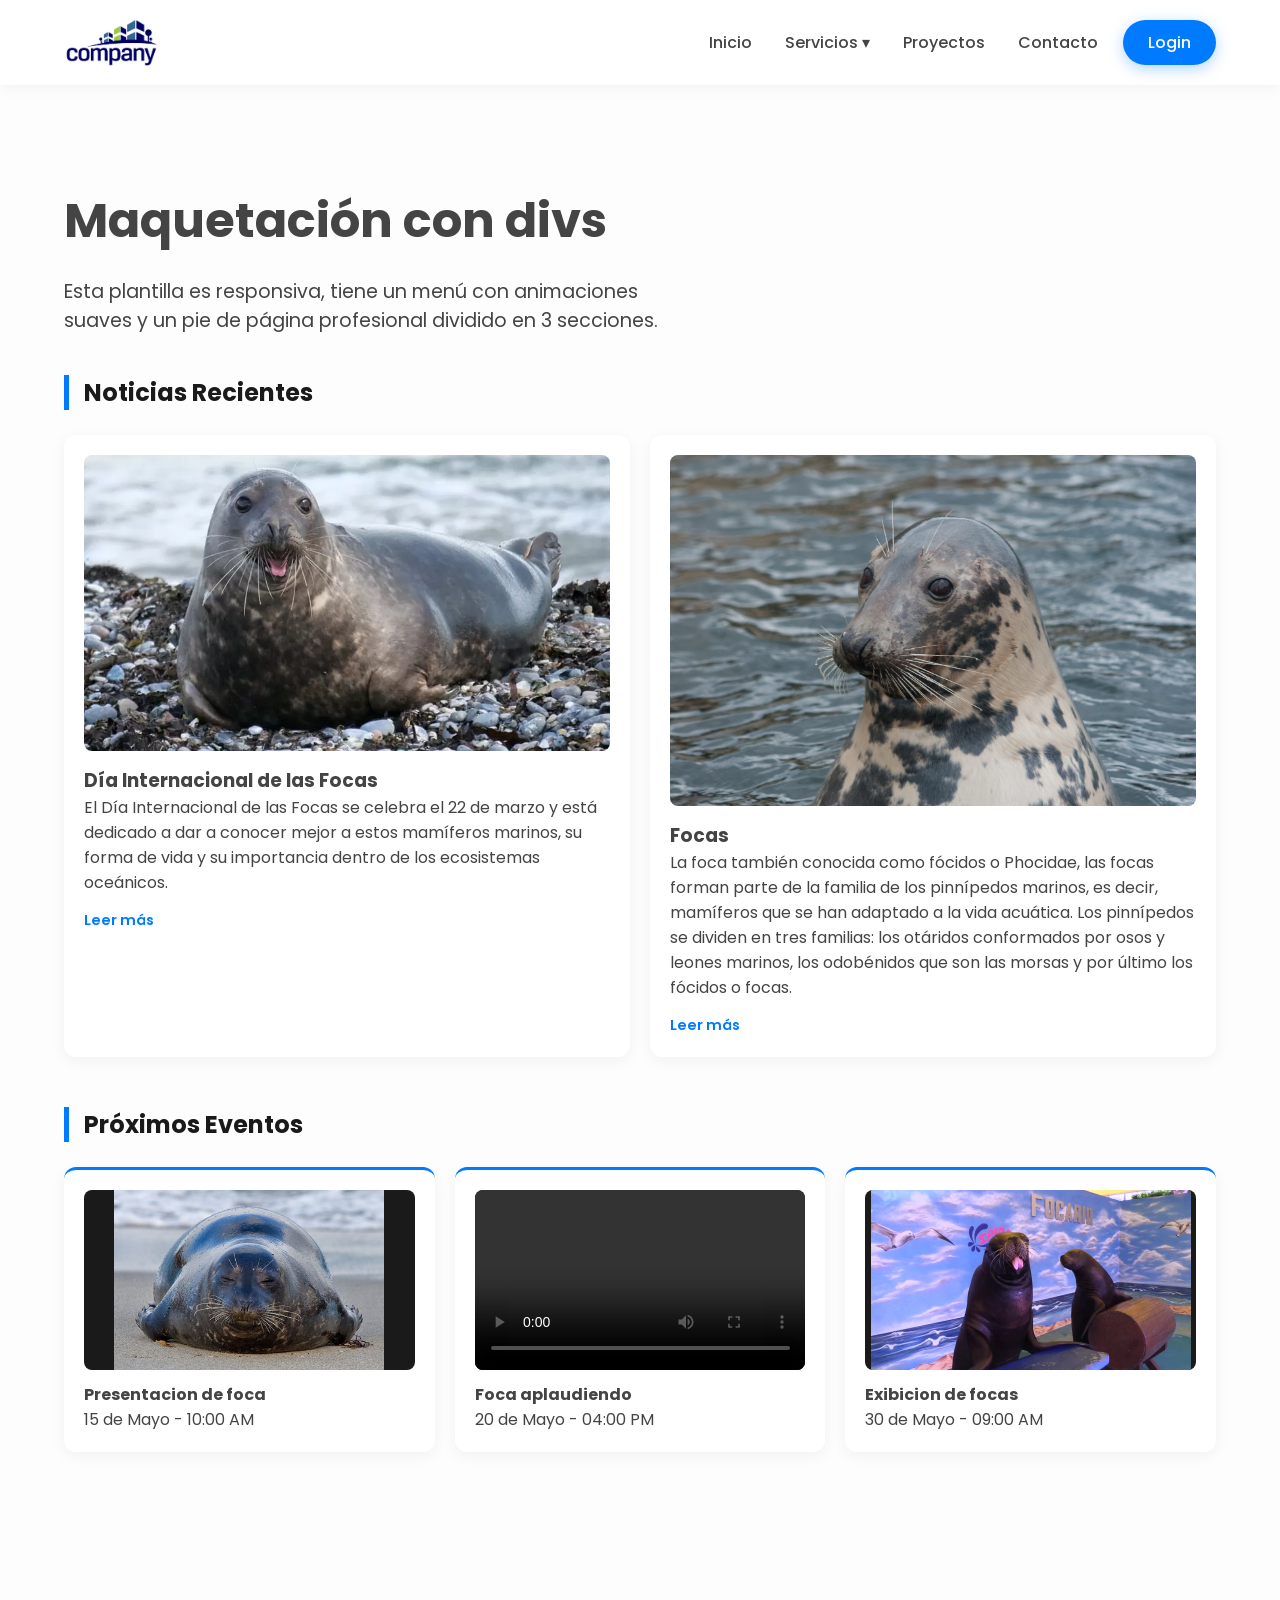
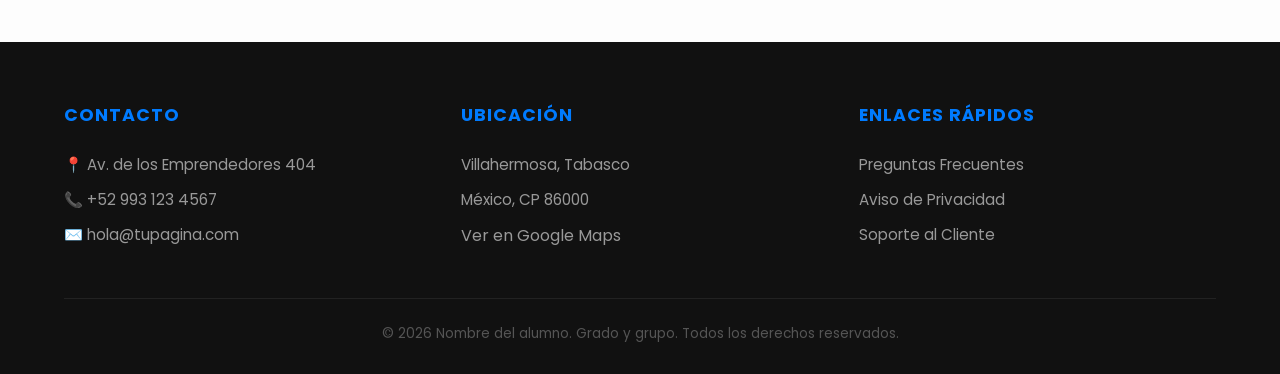
==== index.html @ 75390756 "Add files via upload" ====
<!DOCTYPE html>
<html lang="es">
<head>
    <meta charset="UTF-8">
    <meta name="viewport" content="width=device-width, initial-scale=1.0">
    <title>Maquetación con divs</title>
        <!-- Google Fonts -->
    <link href="https://fonts.googleapis.com/css2?family=Poppins:wght@300;400;600&display=swap" rel="stylesheet">
    <link rel="stylesheet" href="estilos_maquetacion.css">
<link rel='stylesheet' href='https://cdn-uicons.flaticon.com/4.0.0/uicons-regular-rounded/css/uicons-regular-rounded.css'>
<link rel='stylesheet' href='https://cdn-uicons.flaticon.com/4.0.0/uicons-solid-straight/css/uicons-solid-straight.css'>
<link rel='stylesheet' href='https://cdn-uicons.flaticon.com/4.0.0/uicons-regular-rounded/css/uicons-regular-rounded.css'>
<link rel='stylesheet' href='https://cdn-uicons.flaticon.com/4.0.0/uicons-brands/css/uicons-brands.css'>
<link rel="shortcut icon" href="img/company.avif" type="image/x-icon">

</head>
<body>

    <header>
        <div class="container">
            <div class="logo">
                <!-- COLOCA TU LOGO AQUÍ -->
                <a href="index.html">
                    <img src="img/company.avif"  alt="Coloca tu logo aquí">
                </a>
            </div>

            <nav>
                <ul class="nav-menu">
                    <li><a href="index.html"><i class="fi fi-rr-home"></i></i>Inicio</a></li>
                    
                    <li class="dropdown">
                        <a href="#"><i class="fi fi-ss-user"></i></i>Servicios ▾</a>
                        <ul class="dropdown-content">
                            <li><a href="#">Diseño Digital</a></li>
                            <li><a href="#">Páginas Web</a></li>
                            <li><a href="#">Mantenimiento y redes de cómputo</a></li>
                        </ul>
                    </li>
                   

                    <li><a href="#"><i class="fi fi-rr-document"></i>Proyectos</a></li>
                    <li><a href="#"><i class="fi fi-brands-telegram"></i>Contacto</a></li>
                    <li><a href="login.html" class="btn-login">Login</a></li>
                </ul>
            </nav>
        </div>
    </header>

    <main class="container" style="padding: 100px 0;">
        <h1 style="font-size: 3rem; margin-bottom: 20px;">Maquetación con divs</h1>
        <p style="font-size: 1.2rem; max-width: 600px;">Esta plantilla es responsiva, tiene un menú con animaciones suaves y un pie de página profesional dividido en 3 secciones.</p>
        <!-- SECCIÓN DE NOTICIAS Y EVENTOS -->
        <section class="seccion-info">
            
            <!-- FILA DE 2 CUADROS (Noticias Destacadas) -->
            <h2 class="titulo-seccion">Noticias Recientes</h2>
            <div class="contenedor-dos">
                <div class="cuadro cuadro-grande">
                    <div class="imagen-placeholder"><img src="img/foca1.webp" alt="foca1"></div>
                    <h3>Día Internacional de las Focas</h3>
                    <p>El Día Internacional de las Focas se celebra el 22 de marzo y está dedicado a dar a conocer mejor a estos mamíferos marinos, su forma de vida y su importancia dentro de los ecosistemas oceánicos.</p>
                    <a href="#" class="leer-mas">Leer más</a>
                </div>
                <div class="cuadro cuadro-grande">
                    <div class="imagen-placeholder"><img src="img/foca2.jpeg" alt="foca2"></div>
                    <h3>Focas</h3>
                    <p>La foca también conocida como fócidos o Phocidae, las focas forman parte de la familia de los pinnípedos marinos, es decir, mamíferos que se han adaptado a la vida acuática. Los pinnípedos se dividen en tres familias: los otáridos conformados por osos y leones marinos, los odobénidos que son las morsas y por último los fócidos o focas.</p>
                    
                    <a href="#" class="leer-mas">Leer más</a>
                </div>
            </div>

            <!-- FILA DE 3 CUADROS (Eventos o Info Rápida) -->
            <h2 class="titulo-seccion">Próximos Eventos</h2>
            <div class="contenedor-tres">
    <!-- Cuadro con Imagen -->
    <div class="cuadro cuadro-pequeno">
        <div class="media-container">
            <img src="img/foca3.jpg" alt="foca3">
        </div>
        <h4>Presentacion de foca</h4>
        <p>15 de Mayo - 10:00 AM</p>
    </div>

    <!-- Cuadro con Video -->
    <div class="cuadro cuadro-pequeno">
        <div class="media-container">
            <video controls>
                <source src="video/videoplayback.mp4" type="video/mp4">
                Tu navegador no soporta videos.
            </video>
        </div>
        <h4>Foca aplaudiendo</h4>
        <p>20 de Mayo - 04:00 PM</p>
    </div>

    <!-- Cuadro con Info Rápida (Solo texto si quieres) -->
    <div class="cuadro cuadro-pequeno">
        <div class="media-container">
            <img src="img/foca4.jpg" alt="Evento">
        </div>
        <h4>Exibicion de focas</h4>
        <p>30 de Mayo - 09:00 AM</p>
    </div>
</div>
</section>
        
    </main>



    <footer>
        <div class="container">
            <div class="footer-grid">
                <div class="footer-col">
                    <h4>Contacto</h4>
                    <p>📍 Av. de los Emprendedores 404</p>
                    <p>📞 +52 993 123 4567</p>
                    <p>✉️ hola@tupagina.com</p>
                </div>
                <div class="footer-col">
                    <h4>Ubicación</h4>
                    <p>Villahermosa, Tabasco</p>
                    <p>México, CP 86000</p>
                    <a href="#">Ver en Google Maps</a>
                </div>
                <div class="footer-col">
                    <h4>Enlaces Rápidos</h4>
                    <ul>
                        <li><a href="#">Preguntas Frecuentes</a></li>
                        <li><a href="#">Aviso de Privacidad</a></li>
                        <li><a href="#">Soporte al Cliente</a></li>
                    </ul>
                </div>
            </div>
            <div class="footer-bottom">
                &copy; 2026 Nombre del alumno. Grado y grupo. Todos los derechos reservados.
            </div>
        </div>
    </footer>

</body>
</html>
---- estilos_maquetacion.css ----
/* --- 1. VARIABLES --- */
:root {
    --color-primario: #007bff; /* Color principal (azul) */
    --color-oscuro: #1a1a1a; /* Color oscuro para textos fuertes */
    --color-texto: #444; /* Color general del texto */
    --blanco: #ffffff; /* Color blanco */
    --sombra: 0 10px 30px rgba(0,0,0,0.1); /* Sombra suave */
    --transicion: all 0.4s cubic-bezier(0.165, 0.84, 0.44, 1); /* Animación suave */
}

/* Reset básico para quitar márgenes por defecto */
* {
    margin: 0;
    padding: 0;
    box-sizing: border-box; /* Evita que el padding rompa tamaños */
}

/* Configuración general del body */
body {
    font-family: 'Poppins', sans-serif; /* Fuente */
    background-color: #fdfdfd; /* Fondo claro */
    color: var(--color-texto); /* Color del texto */
    display: flex;
    flex-direction: column;
    min-height: 100vh; /* Para que el footer quede abajo */
}

/* Contenedor centrado */
.container {
    width: 90%;
    max-width: 1200px; /* Ancho máximo */
    margin: 0 auto; /* Centrar */
}

/* --- 2. HEADER Y LOGO --- */
header {
    background: var(--blanco); /* Fondo blanco */
    padding: 15px 0;
    box-shadow: 0 2px 15px rgba(0,0,0,0.05); /* Sombra ligera */
    position: sticky; /* Se queda fijo arriba */
    top: 0;
    z-index: 1000; /* Siempre encima */
}

/* Alinea logo y menú */
header .container {
    display: flex;
    justify-content: space-between;
    align-items: center;
}

/* CONFIGURACIÓN DEL LOGO */
.logo img {
    height: 55px; /* Tamaño del logo */
    width: auto;
    display: block;
}

/* --- 3. NAVEGACIÓN Y MENÚ --- */
.nav-menu {
    display: flex; /* Menú en fila */
    list-style: none; /* Quita viñetas */
    align-items: center;
}

/* Separación entre opciones */
.nav-menu > li {
    margin-left: 25px;
    position: relative; /* Necesario para submenú */
}

/* Estilo de enlaces */
.nav-menu a {
    text-decoration: none;
    color: var(--color-oscuro);
    font-weight: 500;
    padding: 10px 0;
    transition: var(--transicion);
    display: block;

    /* Permite alinear iconos con texto */
    display: inline-flex; 
    align-items: center; 
    gap: 8px; 
    text-decoration: none; 
    color: inherit;
}

/* Línea animada debajo del menú */
.nav-menu > li > a::after {
    content: '';
    position: absolute;
    width: 0; /* Empieza invisible */
    height: 2px;
    bottom: 0;
    left: 0;
    background-color: var(--color-primario);
    transition: var(--transicion);
}

/* Cuando pasas el mouse aparece la línea */
.nav-menu > li:hover > a::after {
    width: 100%;
}

/* Cambio de color al pasar el mouse */
.nav-menu a:hover {
    color: var(--color-primario);
}

/* --- 4. SUBMENÚ DESPLEGABLE --- */
.dropdown-content {
    position: absolute;
    top: 120%; /* Debajo del menú */
    left: -20px;
    background: var(--blanco);
    min-width: 220px;
    padding: 15px 0;
    list-style: none;
    border-radius: 12px; /* Bordes redondeados */
    box-shadow: var(--sombra);

    /* Oculto por defecto */
    opacity: 0;
    visibility: hidden;
    transform: translateY(20px); /* Baja un poco */
    transition: var(--transicion);
}

/* Mostrar el submenú al pasar el mouse */
.dropdown:hover .dropdown-content {
    opacity: 1;
    visibility: visible;
    transform: translateY(0);
}

/* Estilo de opciones del submenú */
.dropdown-content li a {
    padding: 12px 25px;
    font-size: 0.9rem;
    color: var(--color-texto);
    font-weight: 400;
}

/* Hover en submenú */
.dropdown-content li a:hover {
    background-color: #f8faff;
    color: var(--color-primario);
    padding-left: 30px; /* Se mueve a la derecha */
}

/* Botón Login resaltado */
.btn-login {
    background-color: var(--color-primario);
    color: var(--blanco) !important;
    padding: 10px 25px !important;
    border-radius: 50px; /* Forma redonda */
    box-shadow: 0 4px 15px rgba(0, 123, 255, 0.3);
}

/* Efecto hover del botón */
.btn-login:hover {
    transform: translateY(-2px); /* Se levanta */
    box-shadow: 0 6px 20px rgba(0, 123, 255, 0.4);
}

/* --- 5. RESPONSIVE --- */
@media (max-width: 850px) {

    /* Header en columna */
    header .container {
        flex-direction: column;
        gap: 20px;
    }

    /* Menú se adapta */
    .nav-menu {
        flex-wrap: wrap;
        justify-content: center;
    }

    .nav-menu li {
        margin: 5px 15px;
    }

    /* Submenú en móvil */
    .dropdown-content {
        position: static; /* Ya no flotante */
        box-shadow: none;
        opacity: 1;
        visibility: visible;
        transform: none;
        display: none; /* Oculto */
        background: #f1f1f1;
    }

    /* Mostrar al hacer hover */
    .dropdown:hover .dropdown-content {
        display: block;
    }
}

/* --- 6. FOOTER 3 COLUMNAS --- */
footer {
    background: #111;
    color: #fff;
    padding: 60px 0 30px;
    margin-top: auto; /* Empuja el footer abajo */
}

/* Grid para dividir en columnas */
.footer-grid {
    display: grid;
    grid-template-columns: repeat(auto-fit, minmax(250px, 1fr)); /* Responsive */
    gap: 40px;
    margin-bottom: 40px;
}

/* Títulos del footer */
.footer-col h4 {
    color: var(--color-primario);
    margin-bottom: 25px;
    font-size: 1.1rem;
    text-transform: uppercase;
    letter-spacing: 1px;
}

/* Texto del footer */
.footer-col p, .footer-col li {
    color: #999;
    font-size: 0.95rem;
    margin-bottom: 12px;
}

/* Quita viñetas */
.footer-col ul { 
    list-style: none; 
}

/* Enlaces del footer */
.footer-col a {
    color: #999;
    text-decoration: none;
    transition: var(--transicion);
}

/* Hover enlaces */
.footer-col a:hover {
    color: var(--blanco);
}

/* Parte inferior del footer */
.footer-bottom {
    text-align: center;
    border-top: 1px solid #222;
    padding-top: 25px;
    color: #555;
    font-size: 0.85rem;
}
  .seccion-info {
        padding: 40px 0;
    }

    .titulo-seccion {
        margin-bottom: 25px;
        color: var(--color-oscuro);
        border-left: 5px solid var(--color-primario);
        padding-left: 15px;
    }

    /* Contenedores Flexbox */
    .contenedor-dos, .contenedor-tres {
        display: flex;
        gap: 20px;
        flex-wrap: wrap; /* Para que sea responsivo */
        margin-bottom: 50px;
    }

    /* Estilo base de los cuadros */
    .cuadro {
        background: var(--blanco);
        border-radius: 12px;
        padding: 20px;
        box-shadow: 0 4px 15px rgba(0,0,0,0.05);
        transition: transform 0.3s ease;
    }

    .cuadro:hover {
        transform: translateY(-5px);
    }

    /* Tamaños específicos */
    .cuadro-grande {
        flex: 1 1 calc(50% - 20px); /* 2 cuadros por fila */
        min-width: 300px;
    }

    .cuadro-pequeno {
        flex: 1 1 calc(33.33% - 20px); /* 3 cuadros por fila */
        min-width: 250px;
        border-top: 3px solid var(--color-primario);
        align-items: center;
    }
.imagen-placeholder {
    width: 100%;
    height: auto;       /* Ya no obligamos a que mida 200px */
    overflow: hidden;
    border-radius: 8px;
    margin-bottom: 15px;
}

.imagen-placeholder img {
    width: 100%;        /* Ocupa todo el ancho disponible */
    height: auto;       /* Mantiene su proporción natural */
    display: block;
}
  
    /* Elementos internos 
    .imagen-placeholder {
        background: #eee;
        height: 150px;
        display: flex;
        align-items: center;
        justify-content: center;
        border-radius: 8px;
        margin-bottom: 15px;
        color: #888;
    }*/

    .leer-mas {
        display: inline-block;
        margin-top: 15px;
        color: var(--color-primario);
        text-decoration: none;
        font-weight: 600;
        font-size: 0.9rem;
    }
    /* Contenedor universal para fotos y videos */
.media-container {
    width: 100%;
    height: 180px;         /* Altura fija para que los 3 cuadros estén parejos */
    background-color: #1a1a1a; /* Fondo oscuro para resaltar el contenido */
    display: flex;
    align-items: center;
    justify-content: center;
    border-radius: 8px;
    margin-bottom: 12px;
    overflow: hidden;
}

/* Ajuste para que se vea TODO (Imagen) */
.media-container img {
    max-width: 100%;
    max-height: 100%;
    object-fit: contain;   /* ESTA ES LA CLAVE: No corta nada */
}

/* Ajuste para que se vea TODO (Video) */
.media-container video {
    width: 100%;
    height: 100%;
    object-fit: contain;   /* ESTA ES LA CLAVE: Muestra el video completo */
    outline: none;
}
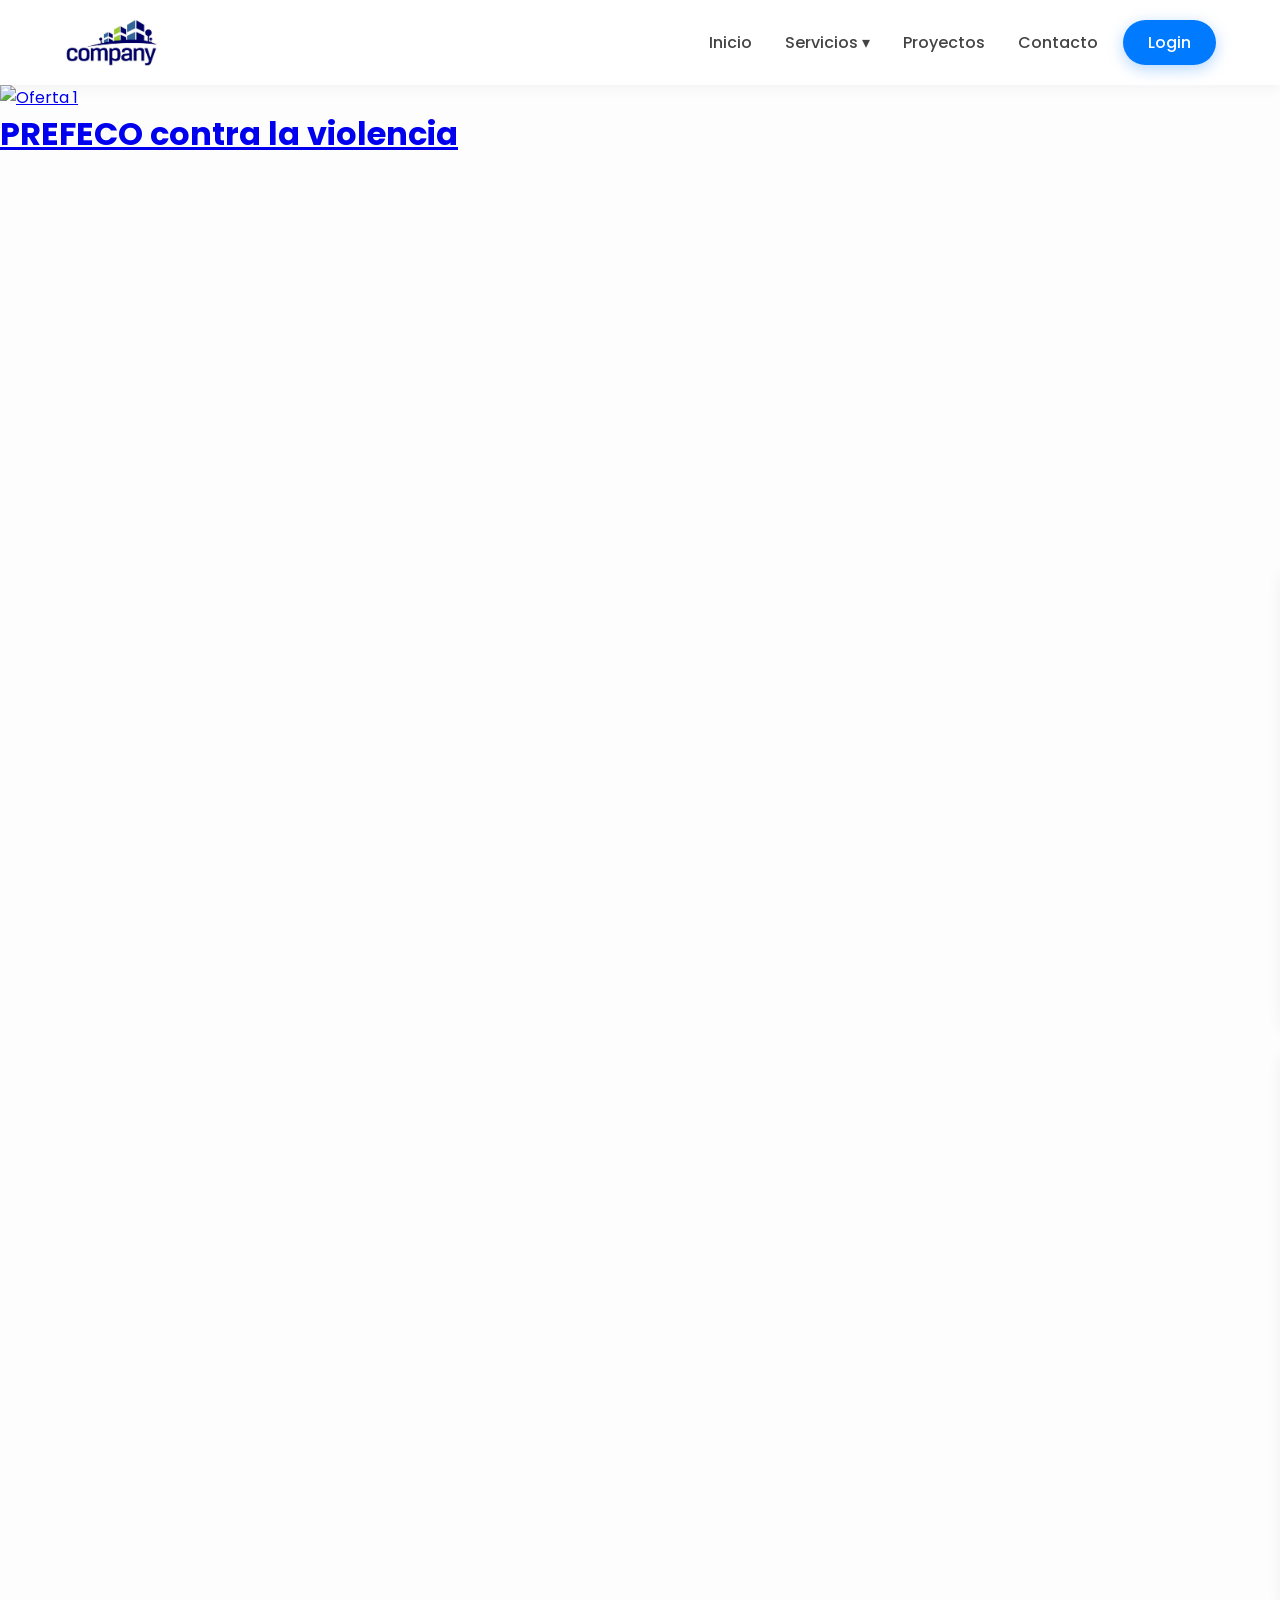
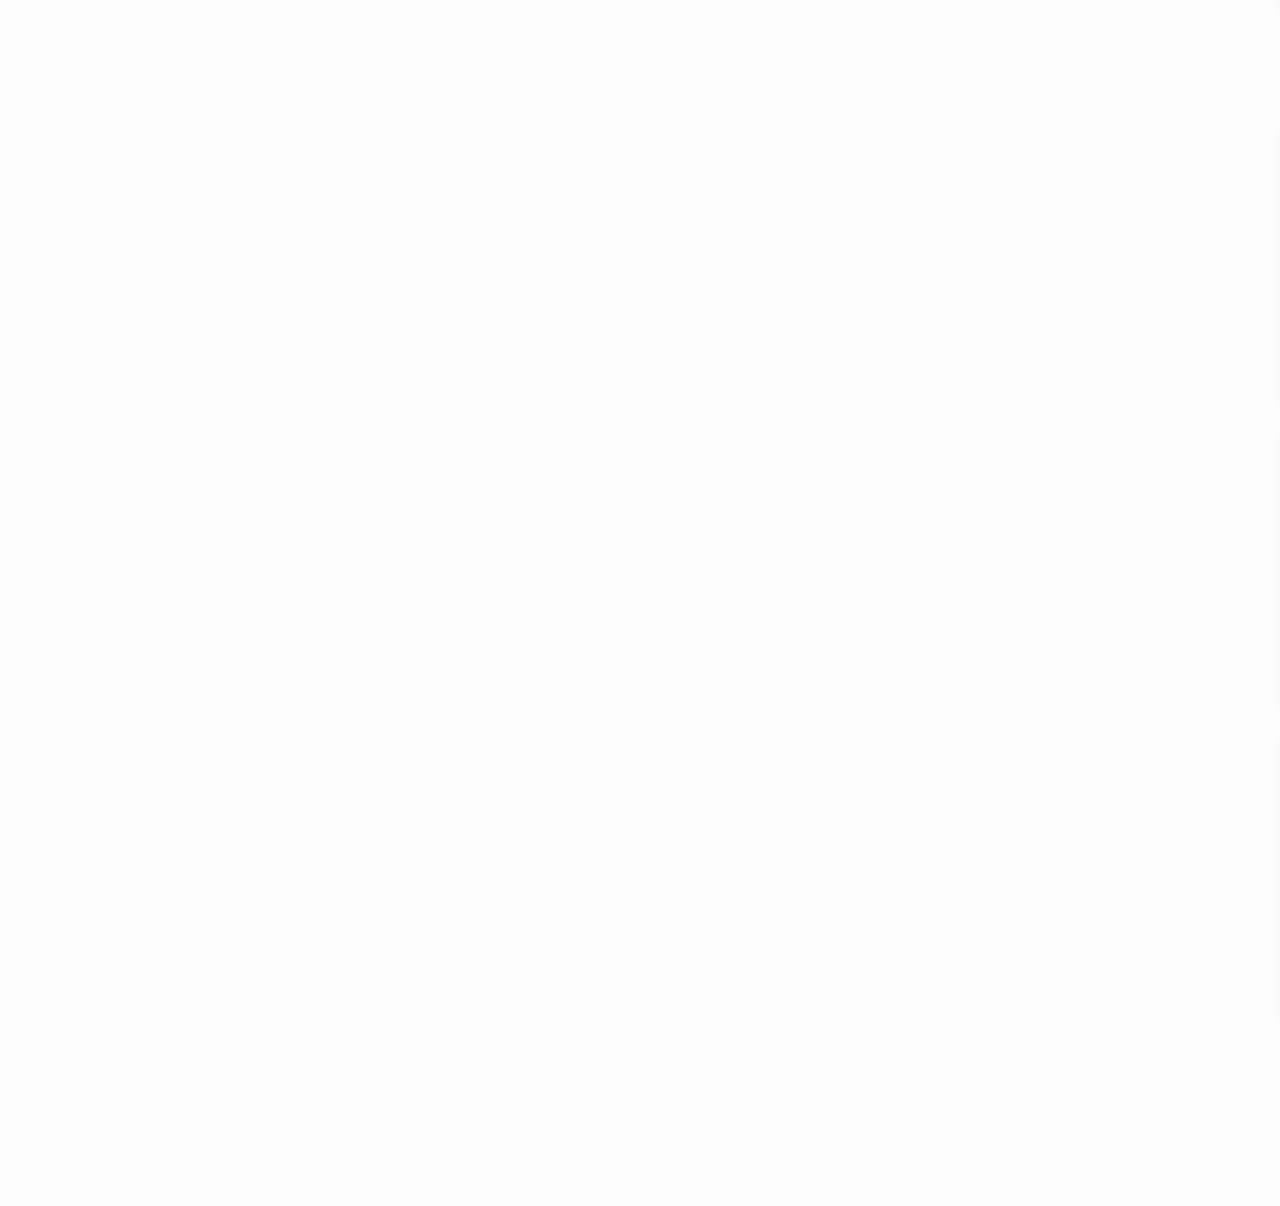
==== commit 473bee55: "Update index.html" ====
--- a/index.html
+++ b/index.html
@@ -12,7 +12,8 @@
 <link rel='stylesheet' href='https://cdn-uicons.flaticon.com/4.0.0/uicons-regular-rounded/css/uicons-regular-rounded.css'>
 <link rel='stylesheet' href='https://cdn-uicons.flaticon.com/4.0.0/uicons-brands/css/uicons-brands.css'>
 <link rel="shortcut icon" href="img/company.avif" type="image/x-icon">
-
+<!-- Swiper CSS -->
+<link rel="stylesheet" href="https://cdn.jsdelivr.net/npm/swiper@11/swiper-bundle.min.css" />
 </head>
 <body>
 
@@ -46,7 +47,22 @@
             </nav>
         </div>
     </header>
-
+<!-- Banner Principal -->
+<div class="swiper mainBanner">
+    <div class="swiper-wrapper">
+        
+        <!-- Slide 1 -->
+        <div class="swiper-slide">
+            <a href="tu-enlace-aqui.html" class="banner-link">
+                <img src="banner/agua.jpg" alt="Oferta 1">
+                <div class="banner-content">
+                    <div class="text-box">
+                        <h1>PREFECO contra la violencia</h1>
+                    </div>
+                </div>
+            </a>
+        </div>
+    
     <main class="container" style="padding: 100px 0;">
         <h1 style="font-size: 3rem; margin-bottom: 20px;">Maquetación con divs</h1>
         <p style="font-size: 1.2rem; max-width: 600px;">Esta plantilla es responsiva, tiene un menú con animaciones suaves y un pie de página profesional dividido en 3 secciones.</p>
@@ -139,6 +155,11 @@
             </div>
         </div>
     </footer>
+    <!-- Swiper JS -->
+<script src="https://cdn.jsdelivr.net/npm/swiper@11/swiper-bundle.min.js"></script>
 
+<script src="banner.js"></script>
 </body>
-</html>+</html>
+</body>
+</html>
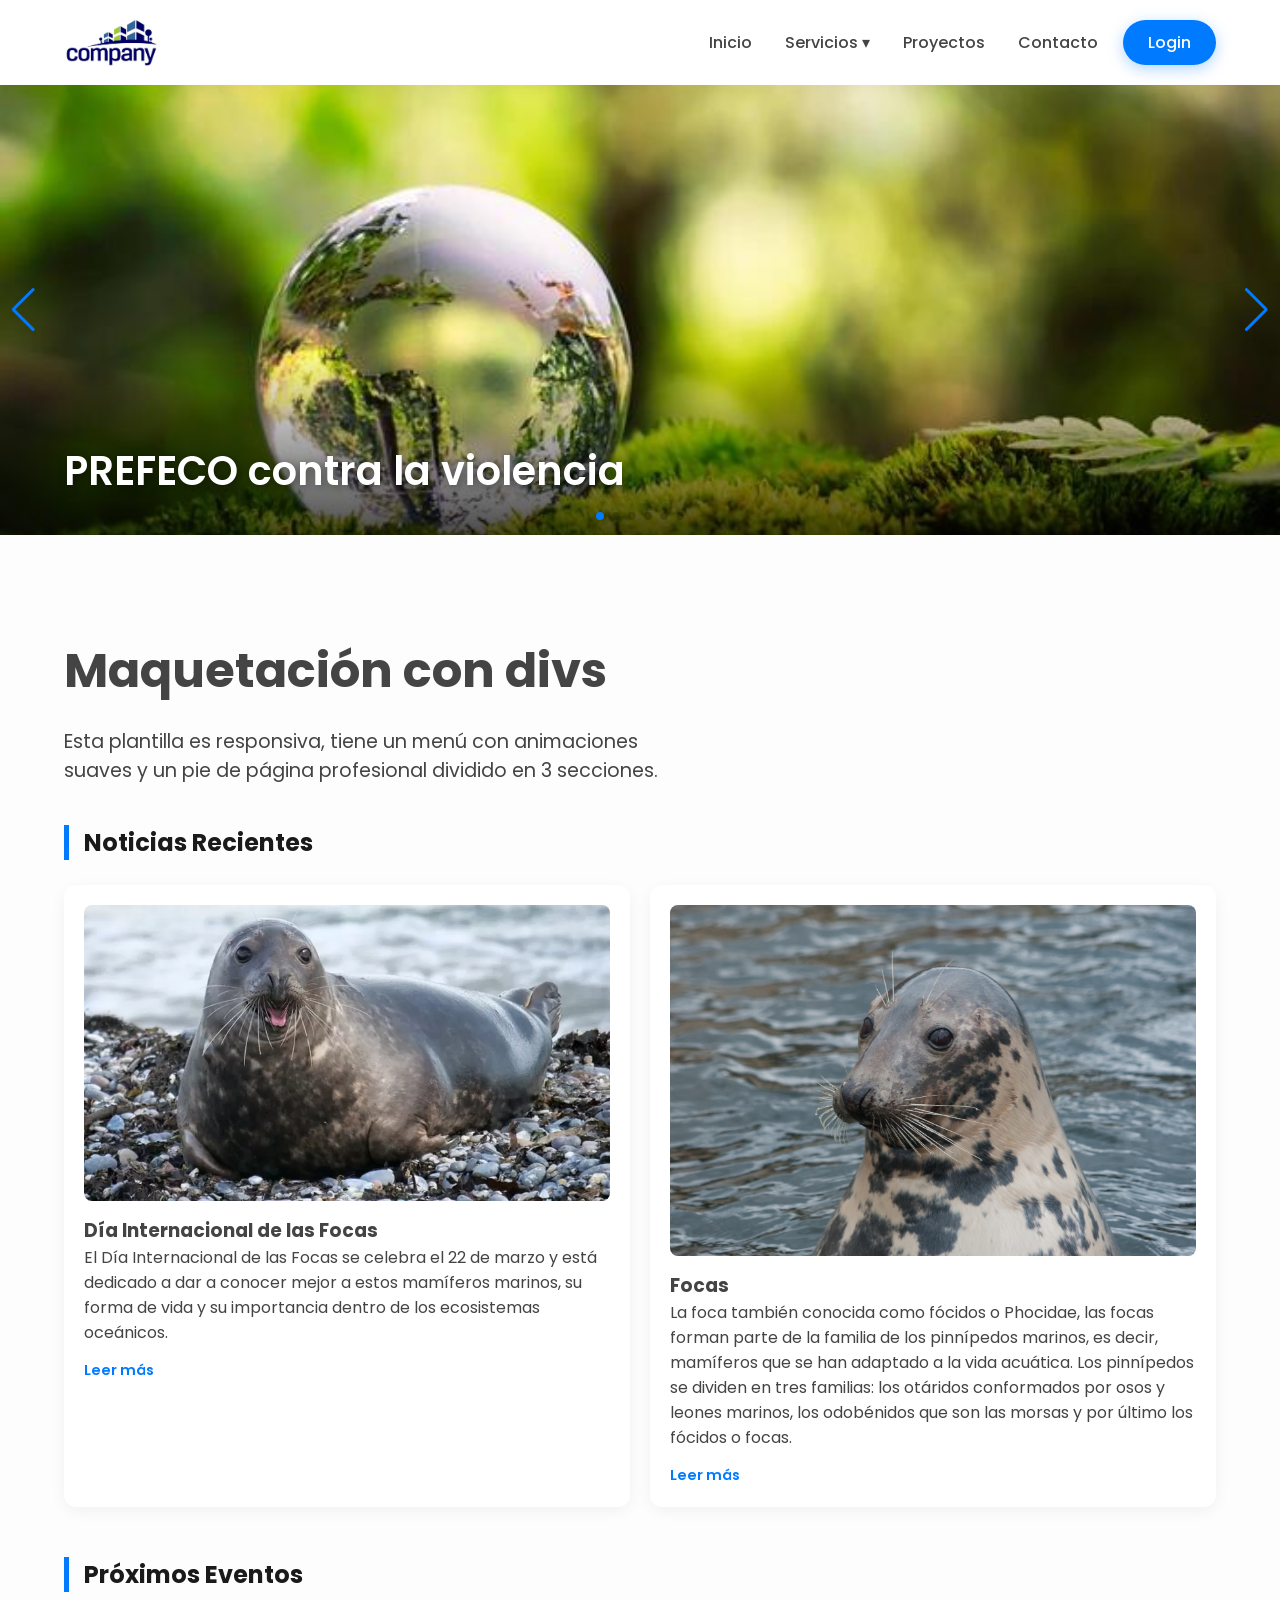
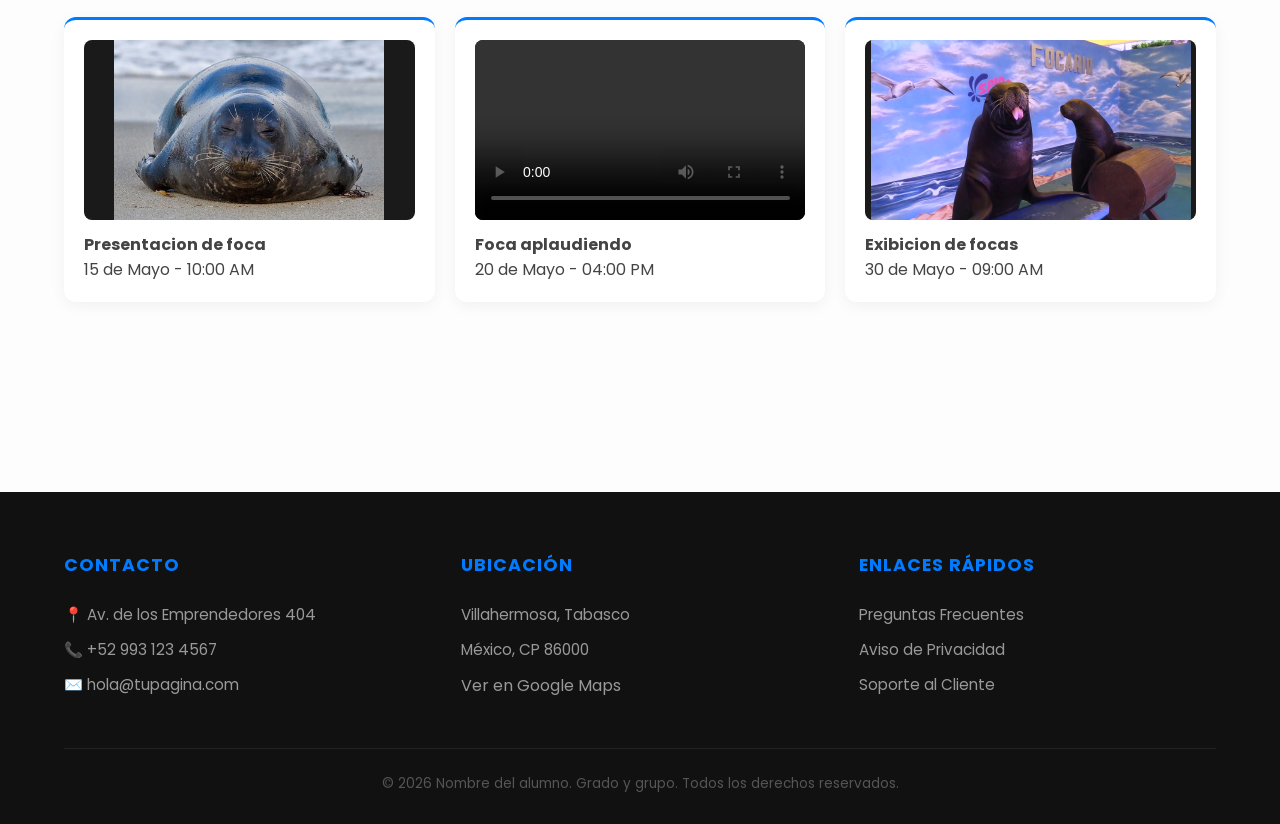
==== commit 46246ce1: "Update index.html" ====
--- a/index.html
+++ b/index.html
@@ -63,6 +63,68 @@
             </a>
         </div>
     
+        <!-- Slide 2 -->
+        <div class="swiper-slide">
+            <a href="otro-enlace.html" class="banner-link">
+                <img src="banner/arbol.webp" alt="Oferta 2">
+                <div class="banner-content">
+                    <div class="text-box">
+                        <h1>Orgullosamente PREFECO</h1>
+                    </div>
+                </div>
+            </a>
+        </div>
+        <!-- Slide 3 -->
+        <div class="swiper-slide">
+            <a href="otro-enlace.html" class="banner-link">
+                <img src="banner/boreal.webp" alt="Oferta 2">
+                <div class="banner-content">
+                    <div class="text-box">
+                        <h1>Preinscripciones</h1>
+                    </div>
+                </div>
+            </a>
+        </div>
+       <!-- Slide 1 -->
+        <div class="swiper-slide">
+            <a href="tu-enlace-aqui.html" class="banner-link">
+                <img src="banner/camioneta.jpg" alt="Oferta 1">
+                <div class="banner-content">
+                    <div class="text-box">
+                        <h1>PREFECO contra la violencia</h1>
+                    </div>
+                </div>
+            </a>
+        </div>
+               <!-- Slide 1 -->
+        <div class="swiper-slide">
+            <a href="tu-enlace-aqui.html" class="banner-link">
+                <img src="banner/cielo.jpg" alt="Oferta 1">
+                <div class="banner-content">
+                    <div class="text-box">
+                        <h1>PREFECO contra la violencia</h1>
+                    </div>
+                </div>
+            </a>
+        </div>
+               <!-- Slide 1 -->
+        <div class="swiper-slide">
+            <a href="tu-enlace-aqui.html" class="banner-link">
+                <img src="banner/elefante.webp" alt="Oferta 1">
+                <div class="banner-content">
+                    <div class="text-box">
+                        <h1>PREFECO contra la violencia</h1>
+                    </div>
+                </div>
+            </a>
+        </div>
+    </div>
+
+    <!-- Controles -->
+    <div class="swiper-button-next"></div>
+    <div class="swiper-button-prev"></div>
+    <div class="swiper-pagination"></div>
+</div>
     <main class="container" style="padding: 100px 0;">
         <h1 style="font-size: 3rem; margin-bottom: 20px;">Maquetación con divs</h1>
         <p style="font-size: 1.2rem; max-width: 600px;">Esta plantilla es responsiva, tiene un menú con animaciones suaves y un pie de página profesional dividido en 3 secciones.</p>
--- a/estilos_maquetacion.css
+++ b/estilos_maquetacion.css
@@ -361,4 +361,145 @@
     height: 100%;
     object-fit: contain;   /* ESTA ES LA CLAVE: Muestra el video completo */
     outline: none;
-}+}
+/* --- ESTILOS DEL BANNER --- */
+.mainBanner {
+    width: 100%;
+    height: 450px; /* Altura ideal tipo e-commerce */
+    position: relative;
+}
+
+.mainBanner .swiper-slide {
+    position: relative;
+    overflow: hidden;
+}
+
+.mainBanner img {
+    width: 100%;
+    height: 100%;
+    object-fit: cover; /* Ajuste perfecto de la imagen */
+    object-position: center;
+}
+
+/* Capa de contenido sobre la imagen */
+.banner-content {
+    position: absolute;
+    top: 0;
+    left: 0;
+    width: 100%;
+    height: 100%;
+    display: flex;
+    align-items: center; /* Centrado vertical */
+    padding-left: 10%; /* Alineado a la izquierda como ML */
+    background: linear-gradient(to right, rgba(0,0,0,0.4), transparent); /* Degradado para legibilidad */
+}
+
+.text-box {
+    color: white;
+    max-width: 500px;
+}
+
+.text-box span {
+    font-size: 0.9rem;
+    font-weight: 600;
+    letter-spacing: 2px;
+    color: var(--color-primario);
+}
+
+.text-box h1 {
+    font-size: 3rem;
+    margin: 10px 0 20px;
+    line-height: 1.1;
+}
+
+.btn-comprar {
+    padding: 12px 30px;
+    background: var(--color-primario);
+    border: none;
+    color: white;
+    font-weight: 600;
+    border-radius: 5px;
+    cursor: pointer;
+    transition: transform 0.3s;
+}
+
+.btn-comprar:hover {
+    transform: scale(1.05);
+}
+
+/* --- RESPONSIVE --- */
+@media (max-width: 768px) {
+    .mainBanner { height: 300px; }
+    .text-box h1 { font-size: 1.8rem; }
+    .banner-content { padding-left: 5%; }
+}
+/* --- ESTILOS DEL BANNER --- */
+.mainBanner {
+    width: 100%;
+    height: 450px;
+    position: relative;
+}
+
+/* Hace que todo el slide sea clickable */
+.banner-link {
+    text-decoration: none;
+    display: block;
+    width: 100%;
+    height: 100%;
+    position: relative;
+}
+
+.mainBanner .swiper-slide {
+    position: relative;
+    overflow: hidden;
+}
+
+.mainBanner img {
+    width: 100%;
+    height: 100%;
+    object-fit: cover;
+    object-position: center;
+    transition: transform 0.5s ease; /* Efecto zoom opcional */
+}
+
+/* Zoom suave al pasar el mouse por el banner */
+.banner-link:hover img {
+    transform: scale(1.05);
+}
+
+/* Capa de contenido: Alineada ABAJO a la IZQUIERDA */
+.banner-content {
+    position: absolute;
+    top: 0;
+    left: 0;
+    width: 100%;
+    height: 100%;
+    display: flex;
+    align-items: flex-end; /* Mueve el texto al fondo */
+    justify-content: flex-start; /* Mueve el texto a la izquierda */
+    padding: 40px 5%; /* Espacio desde los bordes */
+    /* Degradado oscuro desde abajo para que el texto blanco se lea perfecto */
+    background: linear-gradient(to top, rgba(0,0,0,0.7) 0%, transparent 40%);
+    box-sizing: border-box;
+}
+
+.text-box {
+    color: white;
+    max-width: 80%;
+}
+
+.text-box h1 {
+    font-size: 2.5rem;
+    margin: 0;
+    line-height: 1.2;
+    font-weight: 600;
+    /* Sombra de apoyo */
+    text-shadow: 2px 2px 10px rgba(0,0,0,0.5);
+}
+
+/* --- RESPONSIVE --- */
+@media (max-width: 768px) {
+    .mainBanner { height: 300px; }
+    .text-box h1 { font-size: 1.5rem; }
+    .banner-content { padding: 20px 5%; }
+}
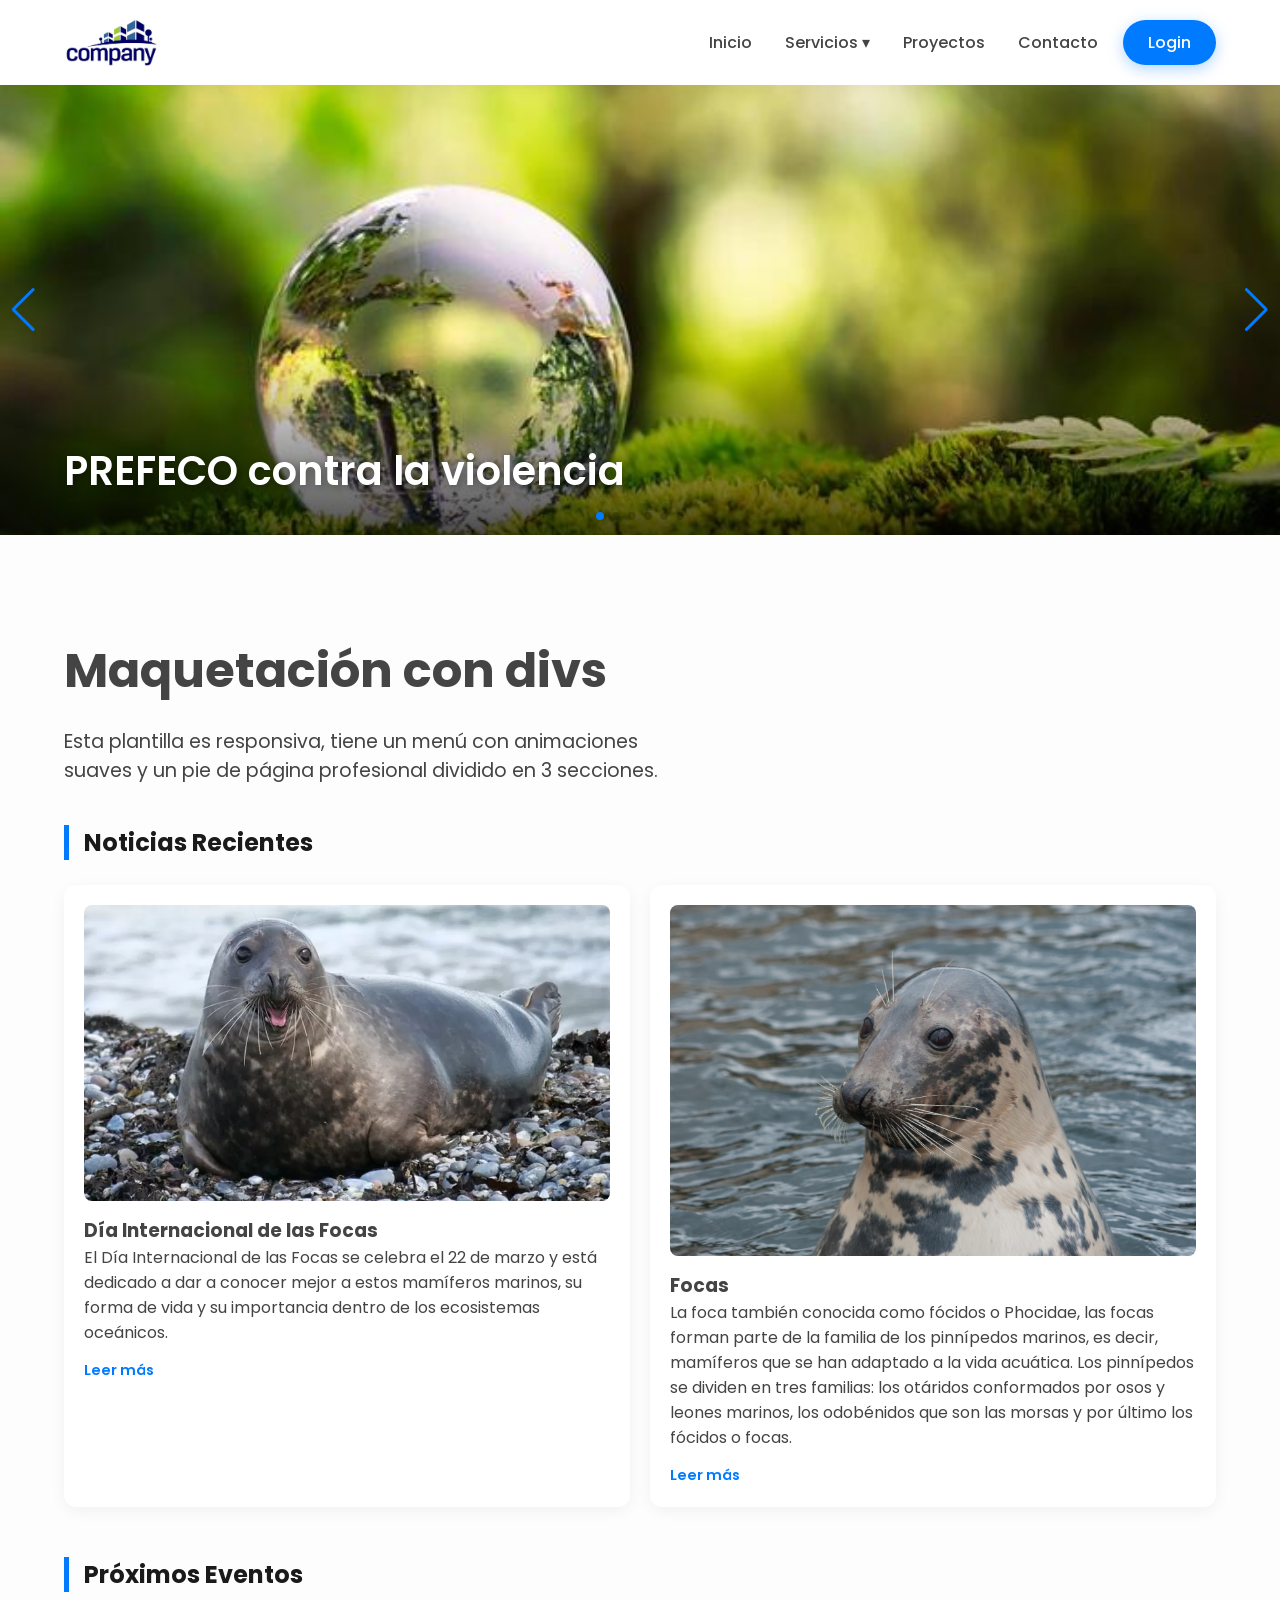
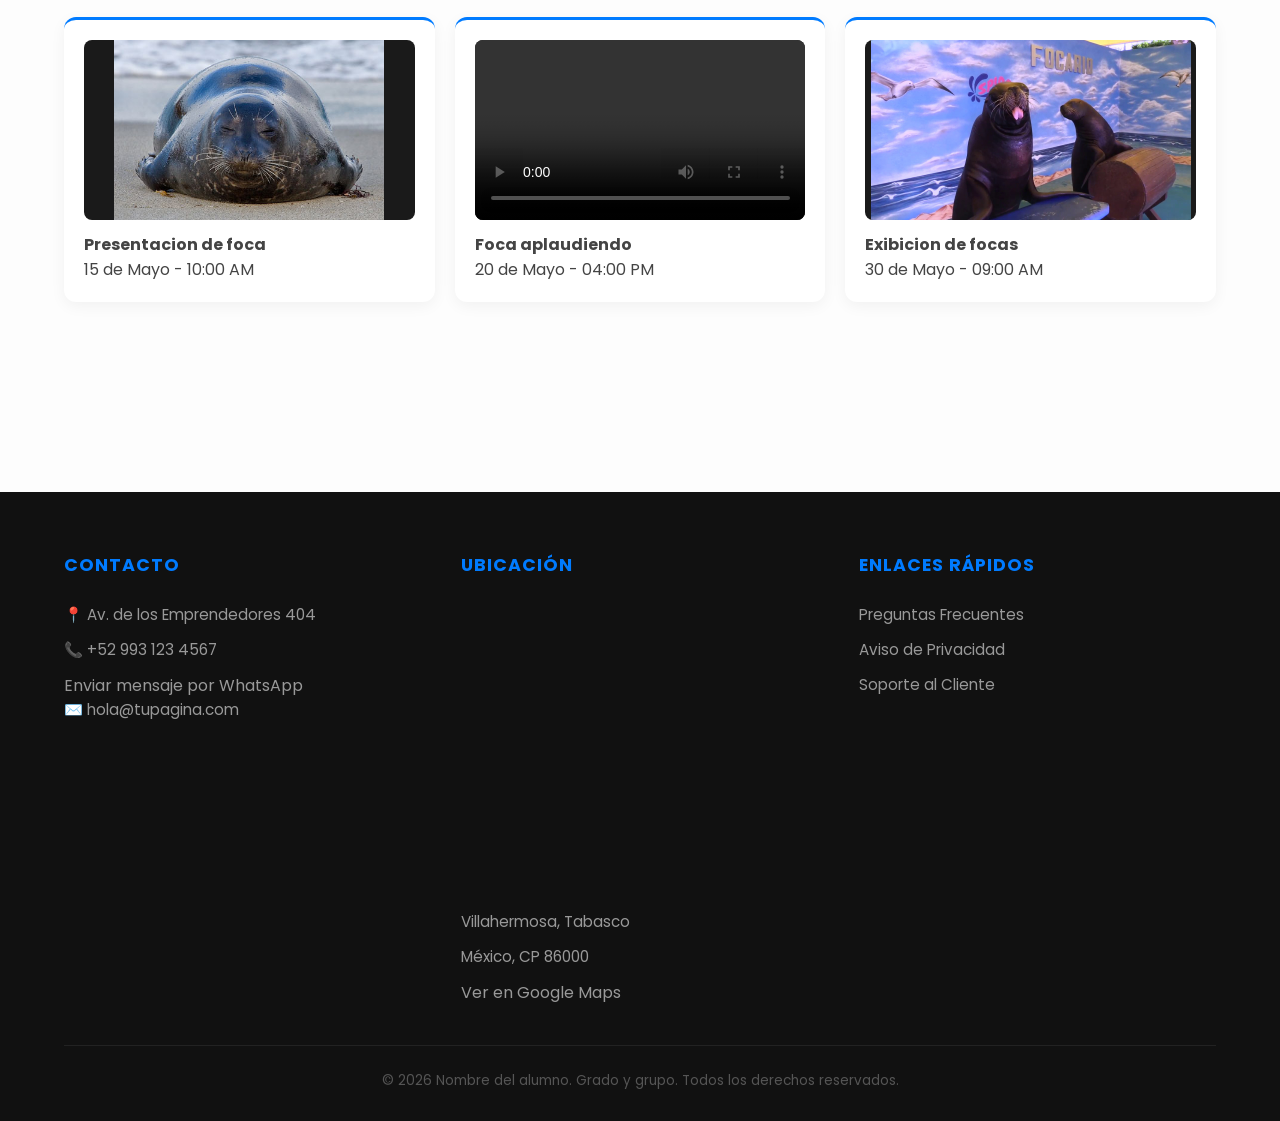
==== commit fde870db: "Update index.html" ====
--- a/index.html
+++ b/index.html
@@ -91,7 +91,7 @@
                 <img src="banner/camioneta.jpg" alt="Oferta 1">
                 <div class="banner-content">
                     <div class="text-box">
-                        <h1>PREFECO contra la violencia</h1>
+                        <h1> FOCAS </h1>
                     </div>
                 </div>
             </a>
@@ -102,7 +102,7 @@
                 <img src="banner/cielo.jpg" alt="Oferta 1">
                 <div class="banner-content">
                     <div class="text-box">
-                        <h1>PREFECO contra la violencia</h1>
+                        <h1>Mas alla de las nubes</h1>
                     </div>
                 </div>
             </a>
@@ -113,7 +113,7 @@
                 <img src="banner/elefante.webp" alt="Oferta 1">
                 <div class="banner-content">
                     <div class="text-box">
-                        <h1>PREFECO contra la violencia</h1>
+                        <h1>Una vista inolvidable</h1>
                     </div>
                 </div>
             </a>
@@ -195,10 +195,15 @@
                     <h4>Contacto</h4>
                     <p>📍 Av. de los Emprendedores 404</p>
                     <p>📞 +52 993 123 4567</p>
+<a href="https://wa.me/5210000000000?text=Hola,%20me%20gustaría%20recibir%20información%20sobre%20sus%20productos%20o%20servicios." target="_blank">
+Enviar mensaje por WhatsApp
+
+</a>
                     <p>✉️ hola@tupagina.com</p>
                 </div>
                 <div class="footer-col">
                     <h4>Ubicación</h4>
+                    <iframe src="https://www.google.com/maps/embed?pb=!1m18!1m12!1m3!1d2081.1710682395706!2d-93.21986912402592!3d18.391844035815073!2m3!1f0!2f0!3f0!3m2!1i1024!2i768!4f13.1!3m3!1m2!1s0x85ee8cd7cc8ce477%3A0xe16984e99de48f21!2sPreparatoria%20Augusto%20Hern%C3%A1ndez%20Oliv%C3%A9!5e1!3m2!1ses-419!2smx!4v1779324373124!5m2!1ses-419!2smx" width="300" height="300" style="border:0;" allowfullscreen="" loading="lazy" referrerpolicy="no-referrer-when-downgrade"></iframe>
                     <p>Villahermosa, Tabasco</p>
                     <p>México, CP 86000</p>
                     <a href="#">Ver en Google Maps</a>
--- a/estilos_maquetacion.css
+++ b/estilos_maquetacion.css
@@ -257,7 +257,9 @@
     color: #555;
     font-size: 0.85rem;
 }
-  .seccion-info {
+ /* ESTILOS CSS PARA ESTA SECCIÓN (Agrégalos a tu bloque <style>) */
+
+    .seccion-info {
         padding: 40px 0;
     }
 
